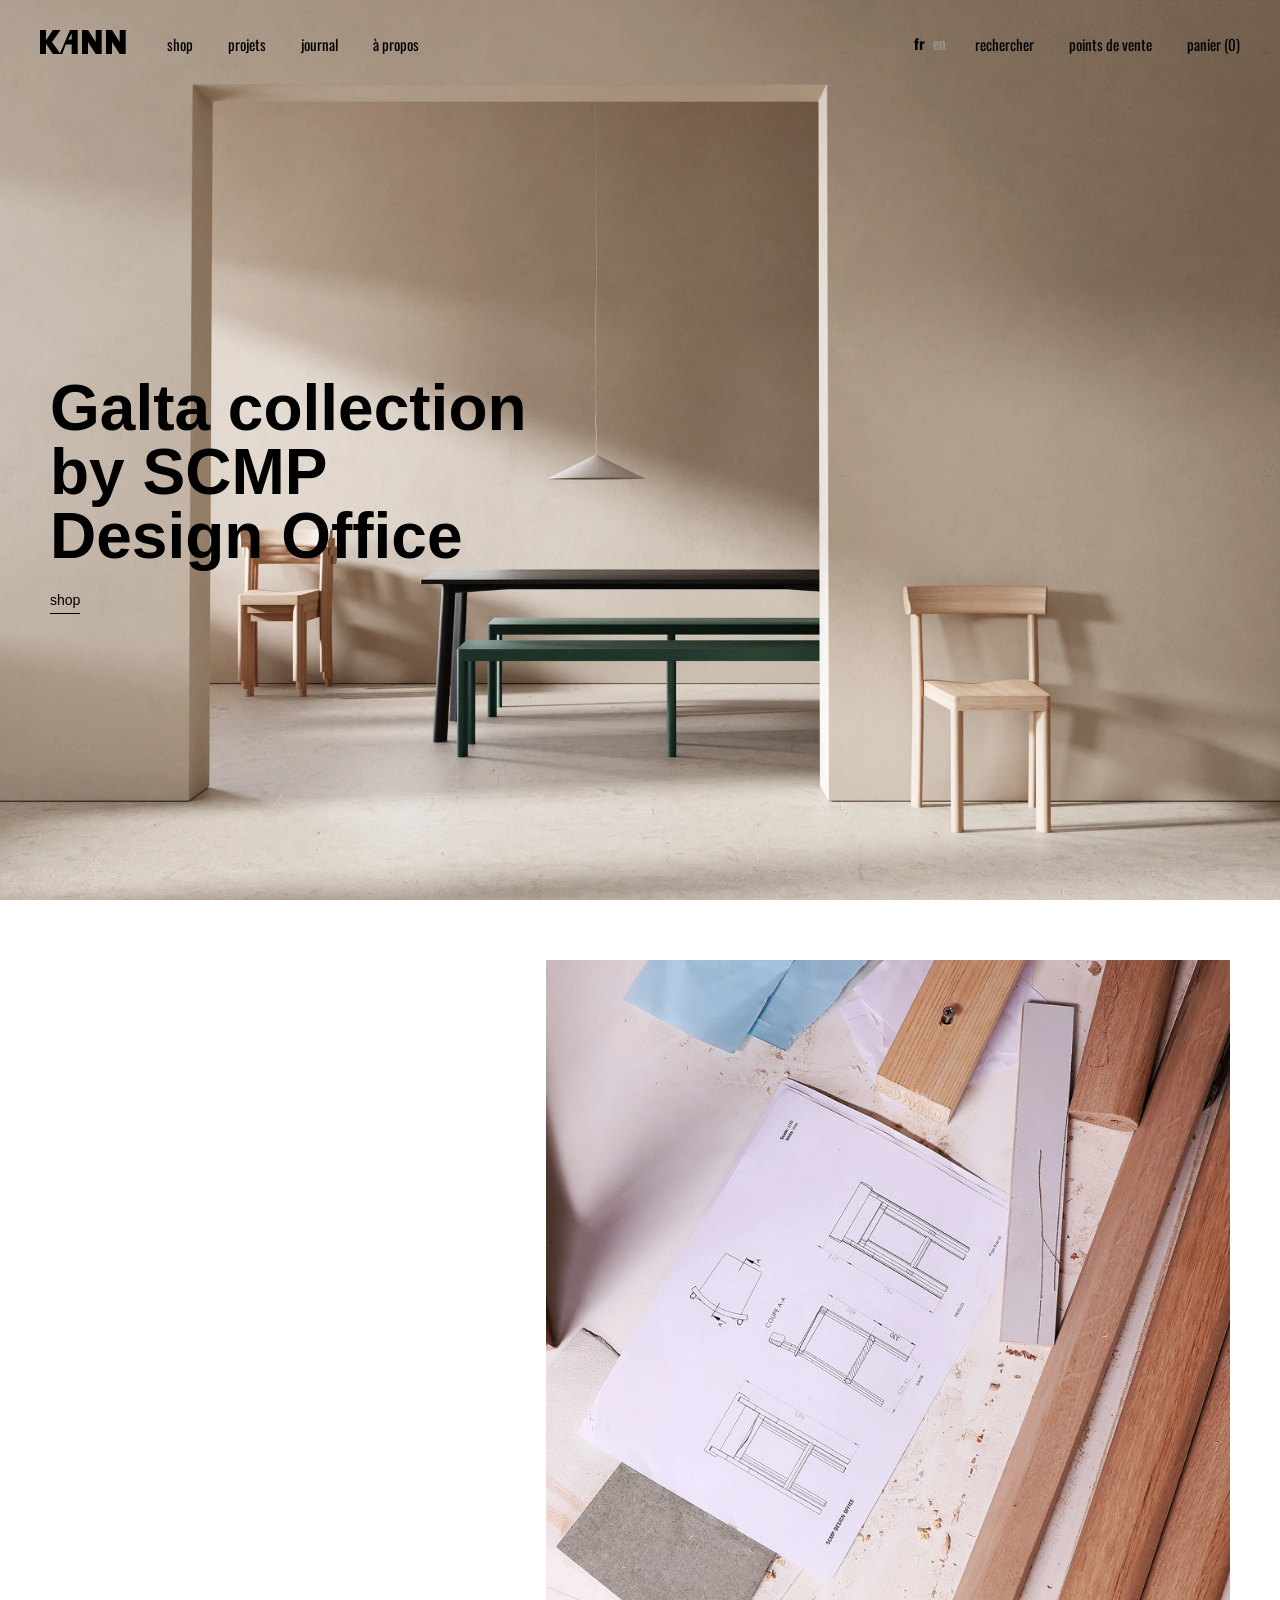
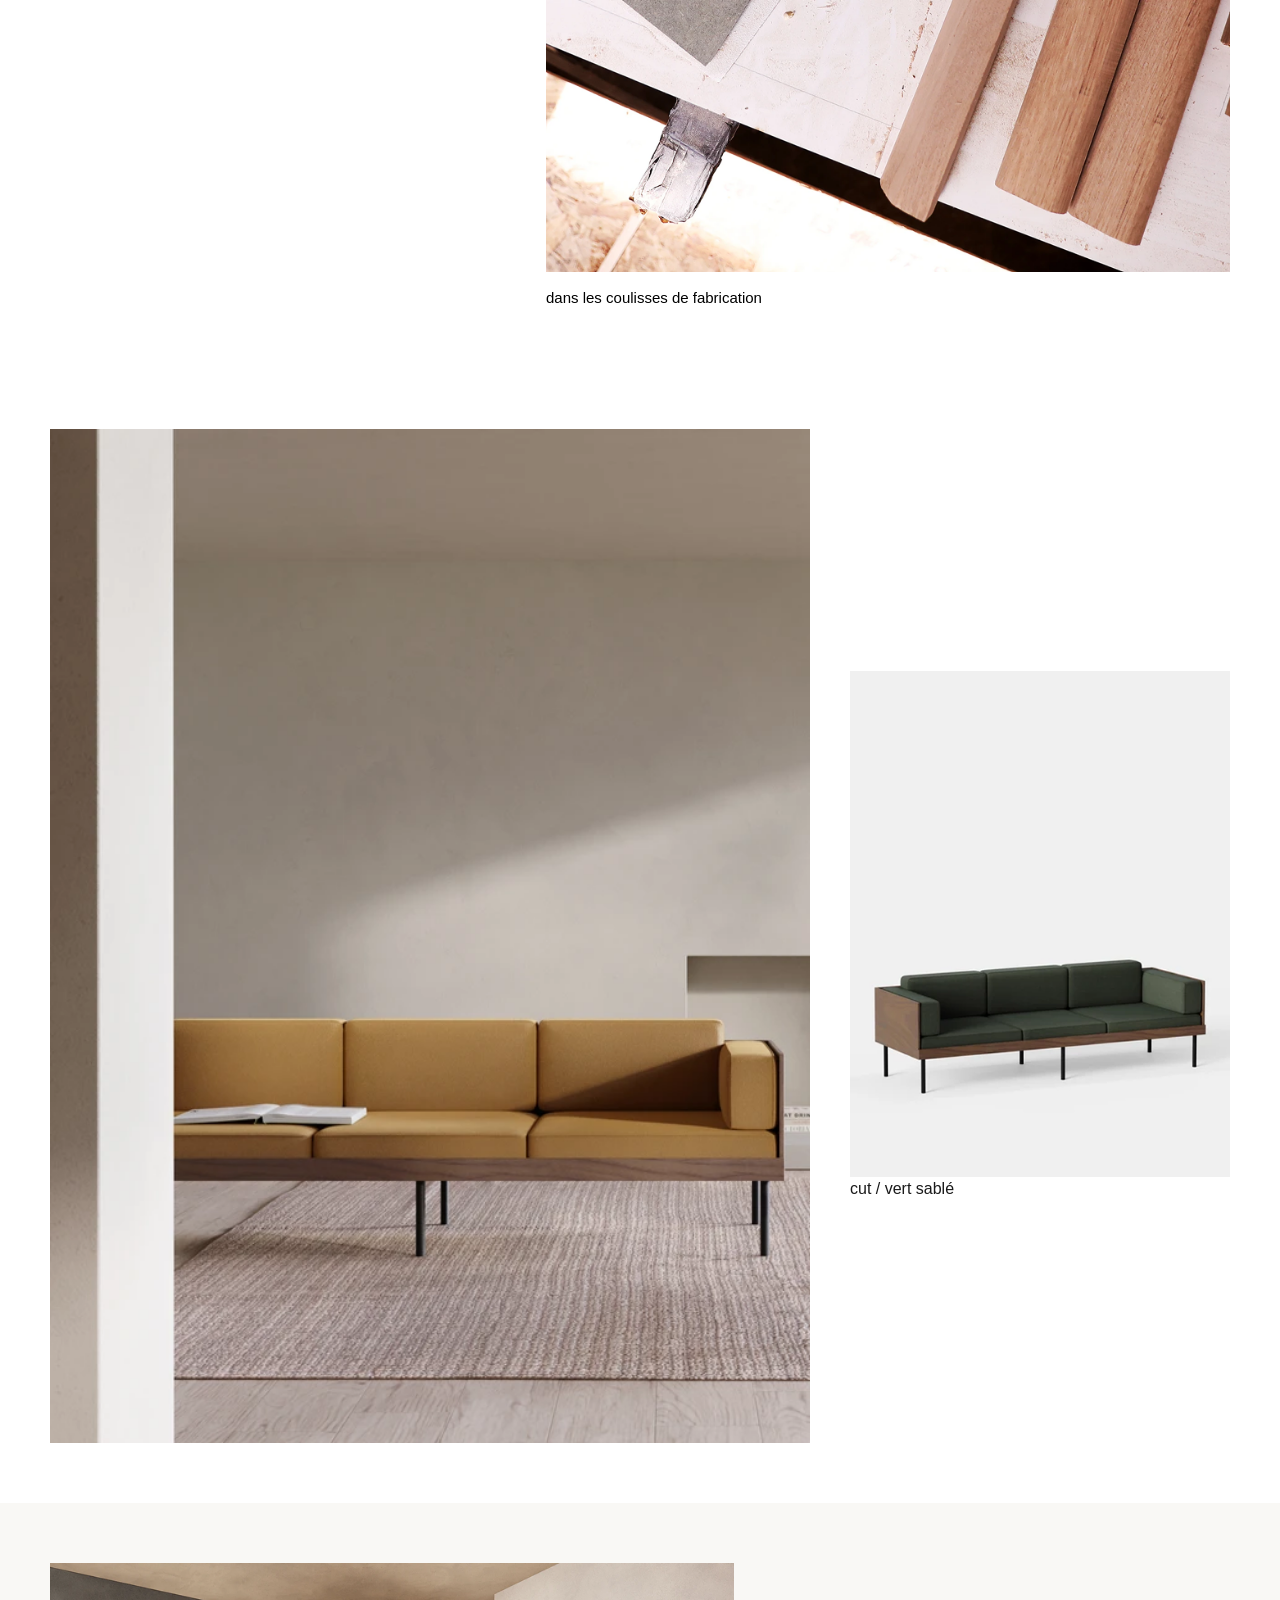
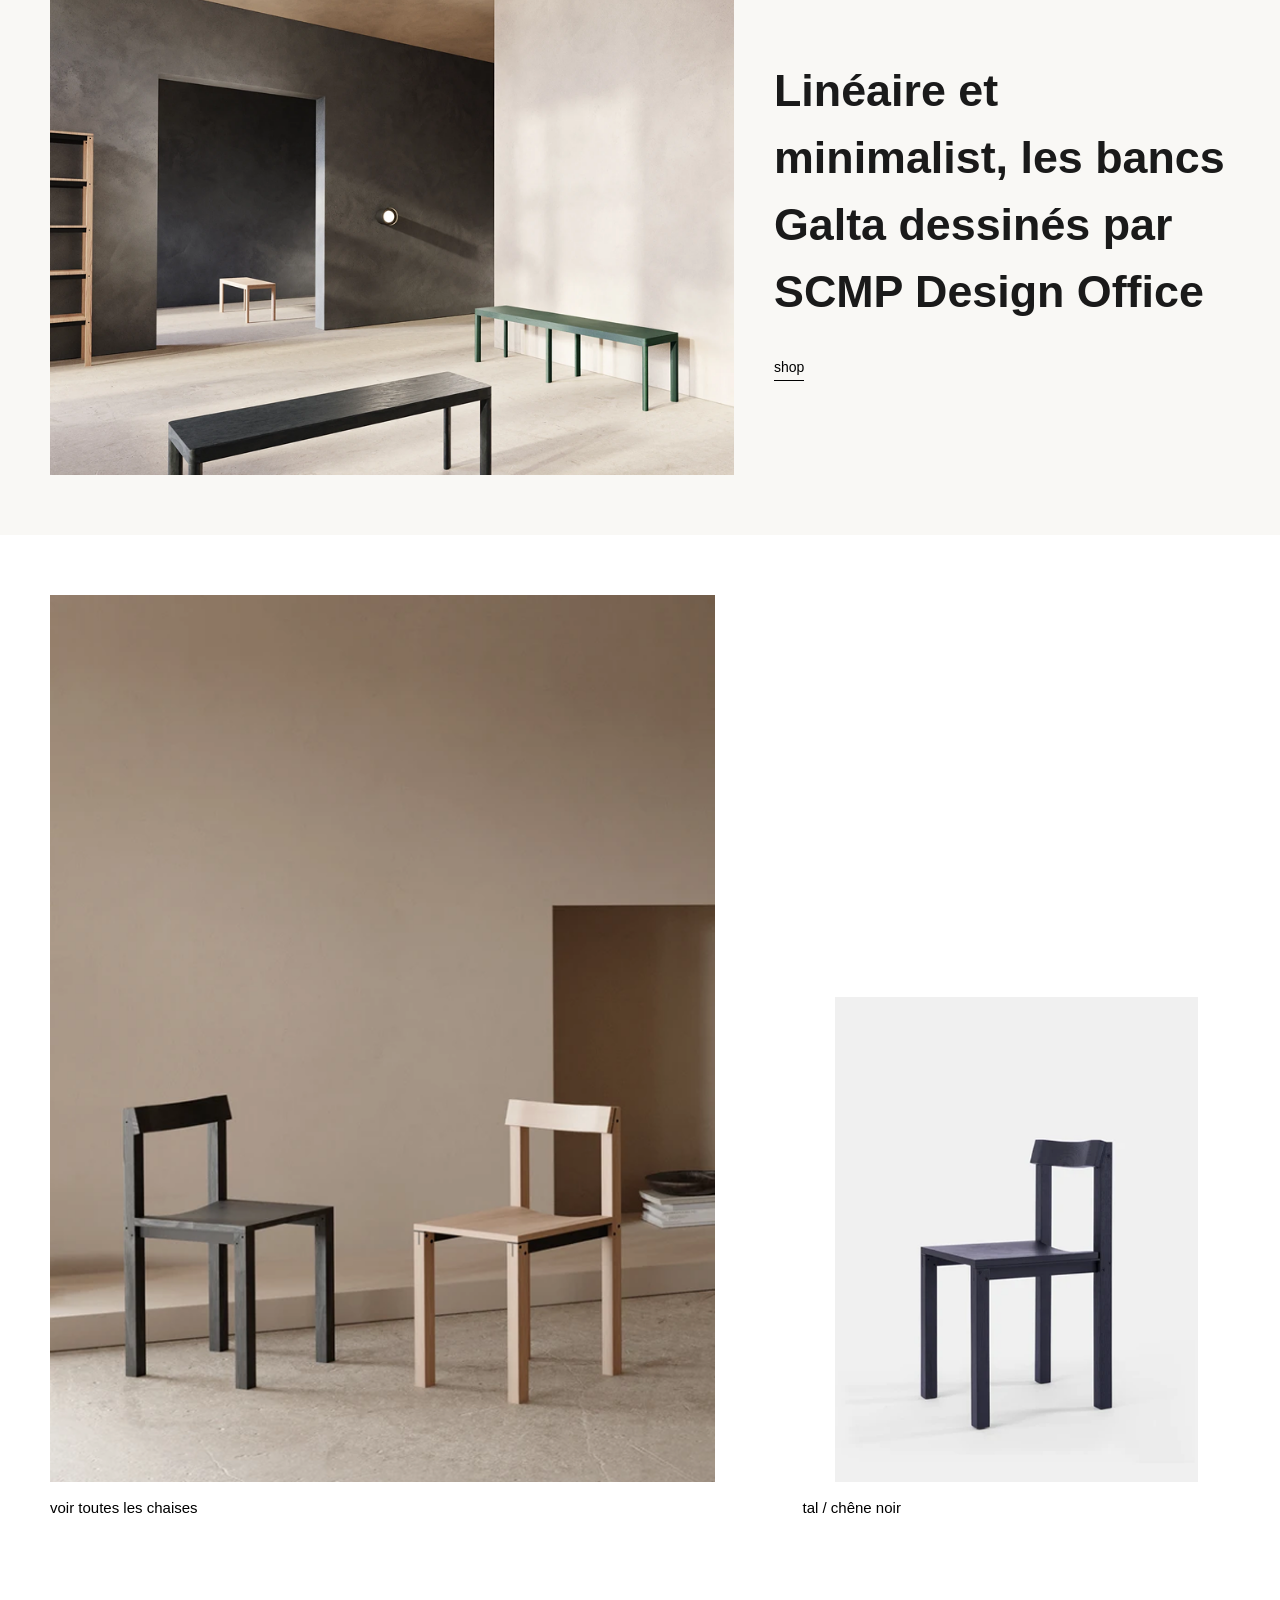
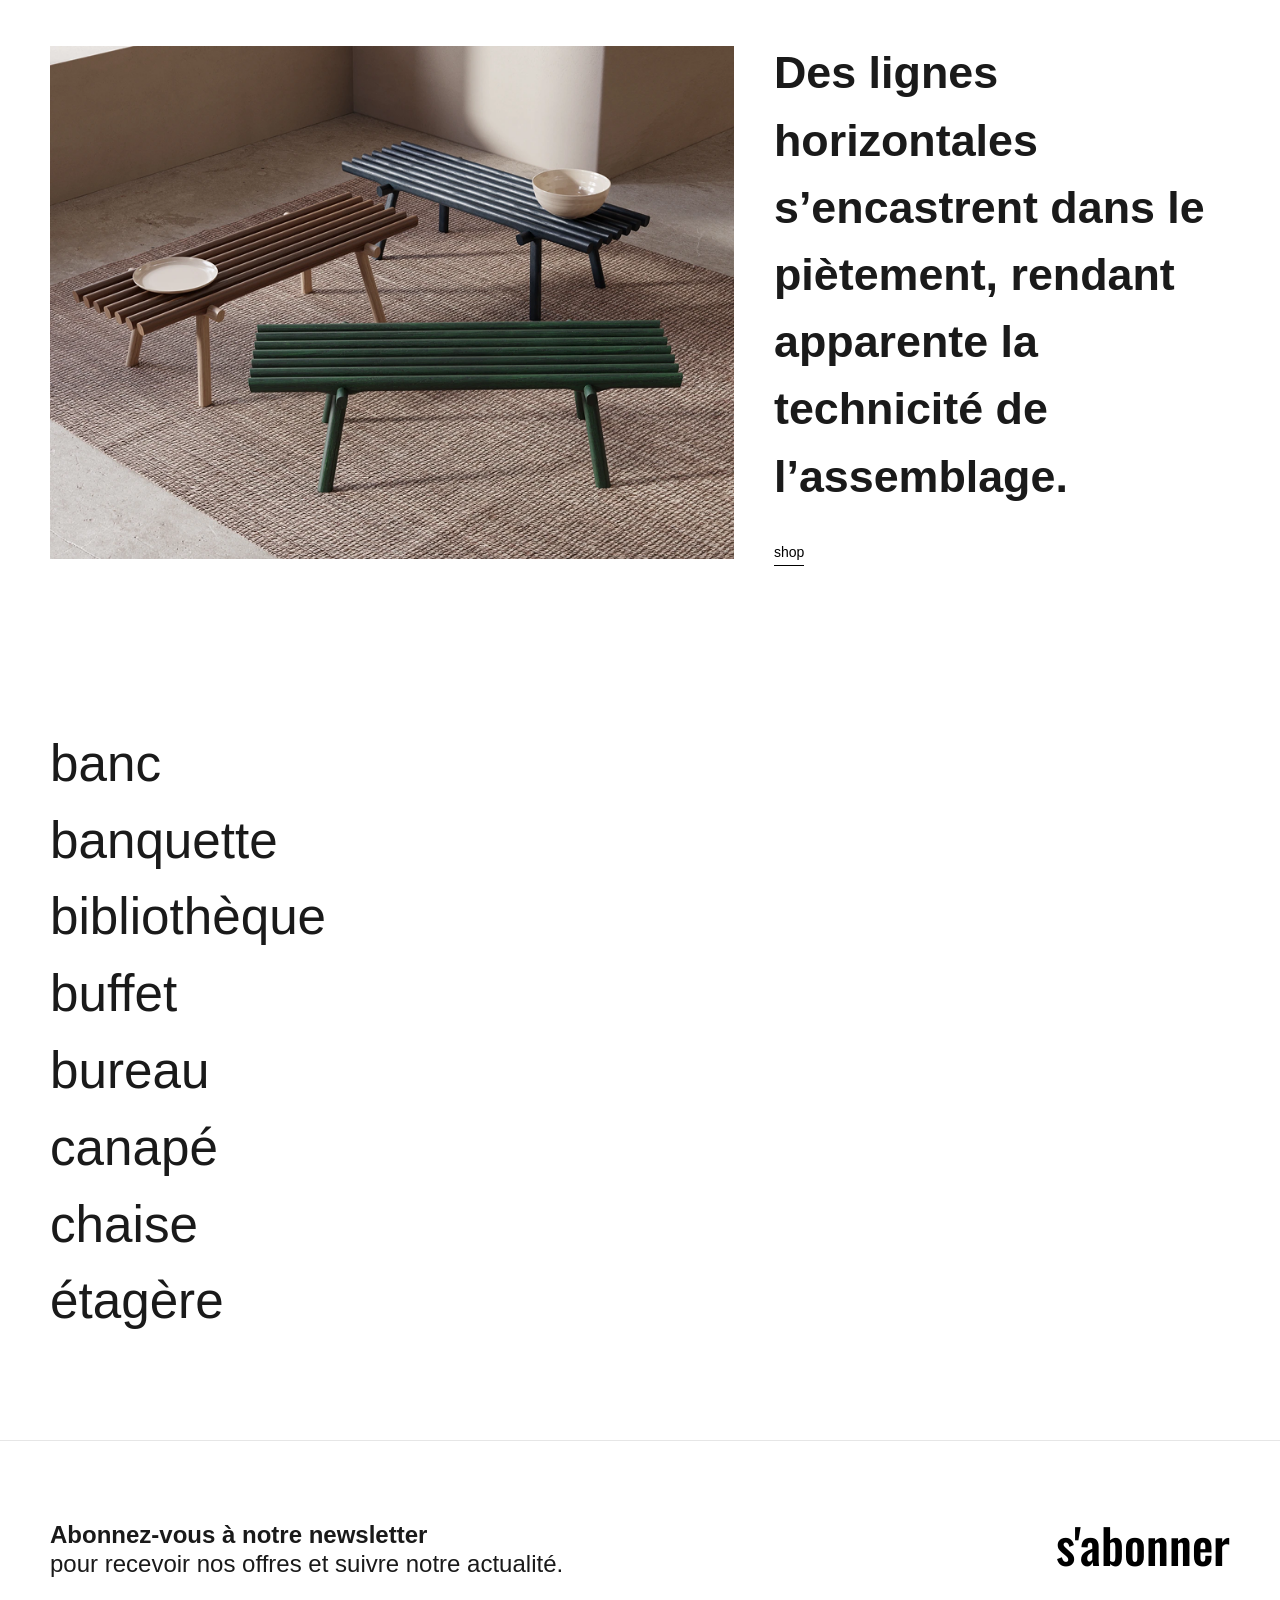
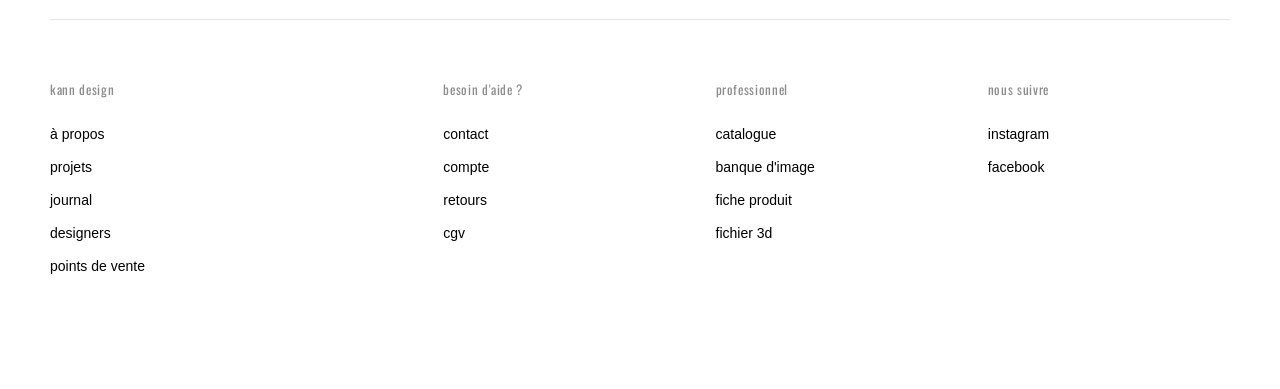
==== index.html @ 54c193cb "Upload Lab2 project files" ====
<!DOCTYPE html>
<html lang="uk">
<head>
    
    <meta charset="UTF-8">
    <meta name="viewport" content="width=device-width, initial-scale=1.0">
    <title>KANN Design Project</title>
    
    <link rel="preconnect" href="https://fonts.googleapis.com">
    <link rel="preconnect" href="https://fonts.gstatic.com" crossorigin>
    <link href="https://fonts.googleapis.com/css2?family=Oswald:wght@400;500&display=swap" rel="stylesheet">
    
   <link rel="stylesheet" href="style.css?v=2">
</head>
<body>

   <header class="header">
    <div class="header-left">
        <a href="#" class="logo">
            <svg viewBox="0 0 102 28" height="24" fill="currentColor" xmlns="http://www.w3.org/2000/svg">
                <polygon points="0,28 0,0 7,0 7,12 15,0 24,0 14,14 24,28 15,28 7,16 7,28" />
                <path d="M 23,28 L 35,0 H 44 V 28 H 37 V 17 H 30 L 26,28 Z M 37,11 V 4 L 33,11 Z" fill-rule="evenodd" />
                <polygon points="49,28 49,0 56,0 65,14 65,0 72,0 72,28 65,28 56,14 56,28" />
                <polygon points="77,28 77,0 84,0 93,14 93,0 100,0 100,28 93,28 84,14 84,28" />
            </svg>
        </a>
        <nav class="main-nav">
            <a href="#">shop</a>
            <a href="#">projets</a>
            <a href="#">journal</a>
            <a href="#">à propos</a>
        </nav>
    </div>
    
    <div class="header-right">
        <div class="lang-switch">
            <a href="#" class="active">fr</a>
            <a href="#">en</a>
        </div>
        <nav class="secondary-nav">
            <a href="#">rechercher</a>
            <a href="#">points de vente</a>
            <a href="#">panier (0)</a>
        </nav>
    </div>
<nav class="main-nav-mobile" style="display: none;">
        <a href="#">shop</a>
        <a href="#">projets</a>
        <a href="#">journal</a>
        <a href="#">à propos</a>
    </nav>
    <div class="burger-btn">
        <span></span>
        <span></span>
        <span></span>
    </div>
</header>

    <main>
        <section class="full-width-img">
            <img src="img/01-top-interior.png" alt="Interior top">
            <div class="hero-overlay">
                <h1>Galta collection<br>by SCMP<br>Design Office</h1>
                <a href="#" class="btn-shop">shop</a>
            </div>
        </section>

        <section class="split-section">
            <div class="empty-space"></div>
            <div class="image-box">
                <img src="img/02-blueprint.png" alt="Blueprint" class="hover-img">
                <p class="caption">dans les coulisses de fabrication</p>
            </div>
        </section>

        <section class="product-grid">
            <div class="product-item large">
                <img src="img/04-sofa-yellow.png" alt="Yellow Sofa" class="hover-img">
            </div>
            <div class="product-item small">
                <img src="img/05-sofa-green.png" alt="Green Sofa" class="hover-img">
                <p>cut / vert sablé</p>
            </div>
        </section>

        <section class="hero-text-section">
            <div class="image-box">
                <img src="img/06-benches-hall.png" alt="Benches" class="hover-img">
            </div>
            <div class="text-content">
                <h1>Linéaire et minimalist, les bancs Galta dessinés par SCMP Design Office</h1>
                <a href="#" class="btn-shop">shop</a>
            </div>
        </section>

        <section class="chairs-grid-section">
            <div class="image-box-chairs duo">
                <img src="img/07-chairs-duo.png" alt="Two Chairs" class="hover-img">
                <p class="caption">voir toutes les chaises</p>
            </div>
            <div class="image-box-chairs single">
                <img src="img/07-chair-black-single.png" alt="Black Chair Single" class="hover-img">
                <p class="caption">tal / chêne noir</p>
            </div>
        </section>

        <section class="slatted-section">
            <div class="image-box">
                <img src="img/08-slatted-benches.png" alt="Slatted Benches" class="hover-img">
            </div>
            <div class="text-content">
                <h2>Des lignes horizontales s’encastrent dans le piètement, rendant apparente la technicité de l’assemblage.</h2>
                <a href="#" class="btn-shop">shop</a>
            </div>
        </section>

        <section class="category-list">
            <nav>
                <ul>
                    <li><a href="#">banc</a></li>
                    <li><a href="#">banquette</a></li>
                    <li><a href="#">bibliothèque</a></li>
                    <li><a href="#">buffet</a></li>
                    <li><a href="#">bureau</a></li>
                    <li><a href="#">canapé</a></li>
                    <li><a href="#">chaise</a></li>
                    <li><a href="#">étagère</a></li>
                </ul>
            </nav>
        </section>
    </main>

    <footer class="kann-footer">
  <div class="footer-top">
    <div class="newsletter-content">
      <p class="newsletter-title">Abonnez-vous à notre newsletter</p>
      <p class="newsletter-subtitle">pour recevoir nos offres et suivre notre actualité.</p>
    </div>
    <a href="#" class="subscribe-btn">s'abonner</a>
  </div>
  
  <hr class="footer-divider">
  
  <div class="footer-grid-container">
    <div class="footer-col"> <h4>kann design</h4> <a href="#">à propos</a>
      <a href="#">projets</a>
      <a href="#">journal</a>
      <a href="#">designers</a>
      <a href="#">points de vente</a>
    </div>
    
    <div class="footer-col">
      <h4>besoin d'aide ?</h4>
      <a href="#">contact</a>
      <a href="#">compte</a>
      <a href="#">retours</a>
      <a href="#">cgv</a>
    </div>
    
    <div class="footer-col">
      <h4>professionnel</h4>
      <a href="#">catalogue</a>
      <a href="#">banque d'image</a>
      <a href="#">fiche produit</a>
      <a href="#">fichier 3d</a>
    </div>
    
    <div class="footer-col">
      <h4>nous suivre</h4>
      <a href="#">instagram</a>
      <a href="#">facebook</a>
    </div>
  </div>
</footer>
<script src="script.js"></script>
</body>
</html>
---- style.css ----
/* 1. Базові налаштування */
* {
    margin: 0;
    padding: 0;
    box-sizing: border-box;
}

body {
    font-family: 'Inter', 'Helvetica', 'Arial', sans-serif;
    color: #1a1a1a;
    background-color: #fff;
    line-height: 1.5;
    overflow-x: hidden;
}

/* 2. Навігаційна панель (Header) */
.header {
    position: absolute; 
    top: 0;
    left: 0;
    width: 100%;
    z-index: 1000;
    padding: 30px 40px;
    display: flex;
    justify-content: space-between;
    align-items: center;
    background-color: transparent; 
    transition: all 0.3s ease;
}

.header-left, .header-right {
    display: flex;
    align-items: center;
    gap: 25px;
}

.main-nav, .secondary-nav {
    display: flex;
    gap: 35px; 
}

/* Логотип */
.logo {
    font-size: 24px;
    font-weight: 900;
    text-decoration: none;
    color: #000;
    margin-right: 15px;
    letter-spacing: -1px;
    transition: opacity 0.3s ease;
}

/* Стилі для посилань у хедері */
.header a {
    font-family: 'Oswald', sans-serif; 
    text-decoration: none;
    color: #000;
    font-size: 15px; 
    font-weight: 400;
    text-transform: lowercase;
    transition: opacity 0.3s ease, transform 0.2s ease;
}

.header a:hover {
    opacity: 0.5;
    transform: translateY(-1px);
}

/* Перемикач мов */
.lang-switch a {
    margin-right: 4px;
    color: #999;
}

.lang-switch a.active {
    color: #000;
    font-weight: bold;
}

/* 3. Основний контент (Main) */
main {
    margin-top: 0; 
}

section {
    padding: 60px 50px;
    display: grid;
    gap: 40px;
    align-items: center;
    background-color: #fff;
}

img {
    width: 100%;
    height: auto;
    display: block;
    transition: transform 0.6s cubic-bezier(0.25, 1, 0.5, 1);
}

.hover-img:hover {
    transform: scale(1.02);
    cursor: pointer;
}

h1, h2 {
    font-size: 2.8rem;
    font-weight: 600;
    margin-bottom: 30px;
}

.caption {
    font-size: 15px; 
    margin-top: 15px;
    text-transform: lowercase;
    color: #000; 
}

/* 4. Специфічні блоки (Layout) */
.full-width-img {
    display: block;
    padding: 0;
    position: relative;
    height: 100vh; 
    width: 100%;
}

.full-width-img img {
    height: 100%;
    width: 100%;
    object-fit: cover;
}

.hero-overlay {
    position: absolute;
    top: 55%;
    left: 50px;
    transform: translateY(-50%);
    max-width: 500px;
    z-index: 10;
}

.hero-overlay h1 {
    font-size: 4rem;
    line-height: 1;
    font-weight: 600;
    color: #000;
    margin-bottom: 20px;
}

.split-section { grid-template-columns: 1fr 1.5fr; }
.product-grid { grid-template-columns: 2fr 1fr; }
.hero-text-section { grid-template-columns: 1.5fr 1fr; background-color: #f9f8f5; }

.chairs-grid-section {
    display: grid;
    grid-template-columns: 1.4fr 1fr;
    gap: 40px;
    align-items: end;
}

.image-box-chairs.single { padding-left: 10%; }
.image-box-chairs.single img { max-width: 85%; margin: 0 auto; }

.slatted-section {
    grid-template-columns: 1.5fr 1fr; 
    align-items: center; 
}

/* 5. Кнопки (Shop) */
.btn-shop {
    display: inline-block;
    text-decoration: none;
    color: #000;
    font-size: 14px;
    border-bottom: 1.5px solid #000;
    padding-bottom: 2px;
    transition: all 0.3s ease;
}

.btn-shop:hover {
    color: #999;
    border-color: #999;
    padding-left: 8px;
}

/* 6. Список категорій */
.category-list { display: block; padding: 100px 50px; }
.category-list ul { list-style: none; }
.category-list li a { font-size: 3.2rem; text-decoration: none; color: #1a1a1a; display: block; transition: all 0.4s ease; }
.category-list ul:hover li a { color: #ddd; }
.category-list li a:hover { color: #000 !important; padding-left: 30px; }

/* 7. Новий Футер KANN */
.kann-footer { padding: 80px 50px 100px 50px; border-top: 1px solid #e6e6e6; background-color: #fff; }
.footer-top { display: flex; justify-content: space-between; align-items: flex-start; margin-bottom: 40px; }
.newsletter-content { display: flex; flex-direction: column; }
.newsletter-title { margin: 0; font-weight: 600; font-size: 24px; line-height: 1.2; }
.newsletter-subtitle { margin: 0; font-weight: 400; font-size: 24px; line-height: 1.2; }

.kann-footer .subscribe-btn {
    font-family: 'Oswald', sans-serif; font-size: 48px; font-weight: 500; text-decoration: none;
    color: #000; border: none; text-transform: lowercase; margin-left: 50px; line-height: 1; transition: opacity 0.3s ease;
}
.kann-footer .subscribe-btn:hover { opacity: 0.5; }

.footer-divider { border: 0; border-top: 1px solid #e6e6e6; margin: 0; margin-bottom: 60px; }
.footer-grid-container { display: grid; grid-template-columns: 1.5fr repeat(3, 1fr); gap: 30px; }

.footer-col h4 {
    margin-top: 0; margin-bottom: 25px; font-family: 'Oswald', sans-serif;
    font-size: 13px; font-weight: 400; color: #8c8c8c; text-transform: lowercase; letter-spacing: 0.05em;
}

.footer-col a {
    display: block; width: fit-content; text-decoration: none; color: #000; font-size: 14px;
    font-weight: 400; margin-bottom: 12px; text-transform: lowercase; position: relative; 
}
.footer-col a::after {
    content: ''; position: absolute; width: 0; height: 1px; bottom: -2px; left: 0;
    background-color: #000; transition: width 0.3s ease;
}
.footer-col a:hover::after { width: 100%; }
.first-col { padding-top: 36px; }

/* 8. Мобільна адаптація */
.burger-btn { display: none; flex-direction: column; gap: 6px; cursor: pointer; z-index: 2000; }
.burger-btn span { width: 25px; height: 2px; background-color: #000; transition: all 0.3s ease; }

@media (max-width: 900px) {
    .header { padding: 20px 30px; transition: height 0.3s ease; }
    .burger-btn { display: flex; }
    .main-nav, .secondary-nav, .lang-switch { display: none; }
    
    .header.open {
        position: fixed; top: 0; left: 0; width: 100%; height: 100vh;
        background-color: #fff; padding: 20px 30px; 
        display: grid; grid-template-rows: auto 1fr auto; z-index: 1500;
    }

    .header.open .header-left { display: flex; justify-content: flex-start; width: 100%; align-items: center; }
    .header.open .header-left .main-nav { display: none; }
    .header.open .burger-btn { position: absolute; top: 25px; right: 30px; }

    /* ЖОРСТКЕ ЦЕНТРУВАННЯ ГОЛОВНОГО МЕНЮ */
    .header.open .main-nav-mobile {
        display: flex !important; 
        grid-row: 2; 
        flex-direction: column;
        justify-content: center;
        align-items: center !important; 
        width: 100%; /* Займає всю ширину екрану */
        gap: 25px;
    }

    .header.open .main-nav-mobile a {
        font-family: 'Oswald', sans-serif; font-size: 36px; color: #000;
        text-transform: lowercase; text-decoration: none; letter-spacing: 0.05em;
        text-align: center; /* Текст рівно по центру */
        width: 100%; 
    }

    /* ЖОРСТКЕ ЦЕНТРУВАННЯ ДРУГОРЯДНОГО МЕНЮ */
    .header.open .header-right {
        display: flex;
        flex-direction: column;
        align-items: center !important;
        justify-content: center;
        width: 100%; /* Займає всю ширину екрану */
        gap: 20px;
        grid-row: 3; 
        margin-bottom: 40px; 
    }

    .header.open .lang-switch { display: flex; gap: 15px; justify-content: center; width: 100%; }
    .header.open .secondary-nav { display: flex; flex-direction: column; align-items: center; gap: 15px; width: 100%; }

    .header.open .secondary-nav a,
    .header.open .lang-switch a {
        font-family: 'Inter', sans-serif; font-size: 16px; color: #8c8c8c; 
        text-decoration: none; text-align: center;
    }

    .header.open .burger-btn span:nth-child(1) { transform: translateY(8px) rotate(45deg); }
    .header.open .burger-btn span:nth-child(2) { opacity: 0; }
    .header.open .burger-btn span:nth-child(3) { transform: translateY(-8px) rotate(-45deg); }

    section, .product-grid, .hero-text-section, .chairs-grid-section, .footer-grid-container {
        grid-template-columns: 1fr !important;
    }
    h1, h2 { font-size: 2rem; }
    .category-list li a { font-size: 2rem; }
    .footer-top { flex-direction: column; gap: 20px; }
    .kann-footer .subscribe-btn { margin-left: 0; font-size: 32px; }
    .first-col { padding-top: 0; }
}
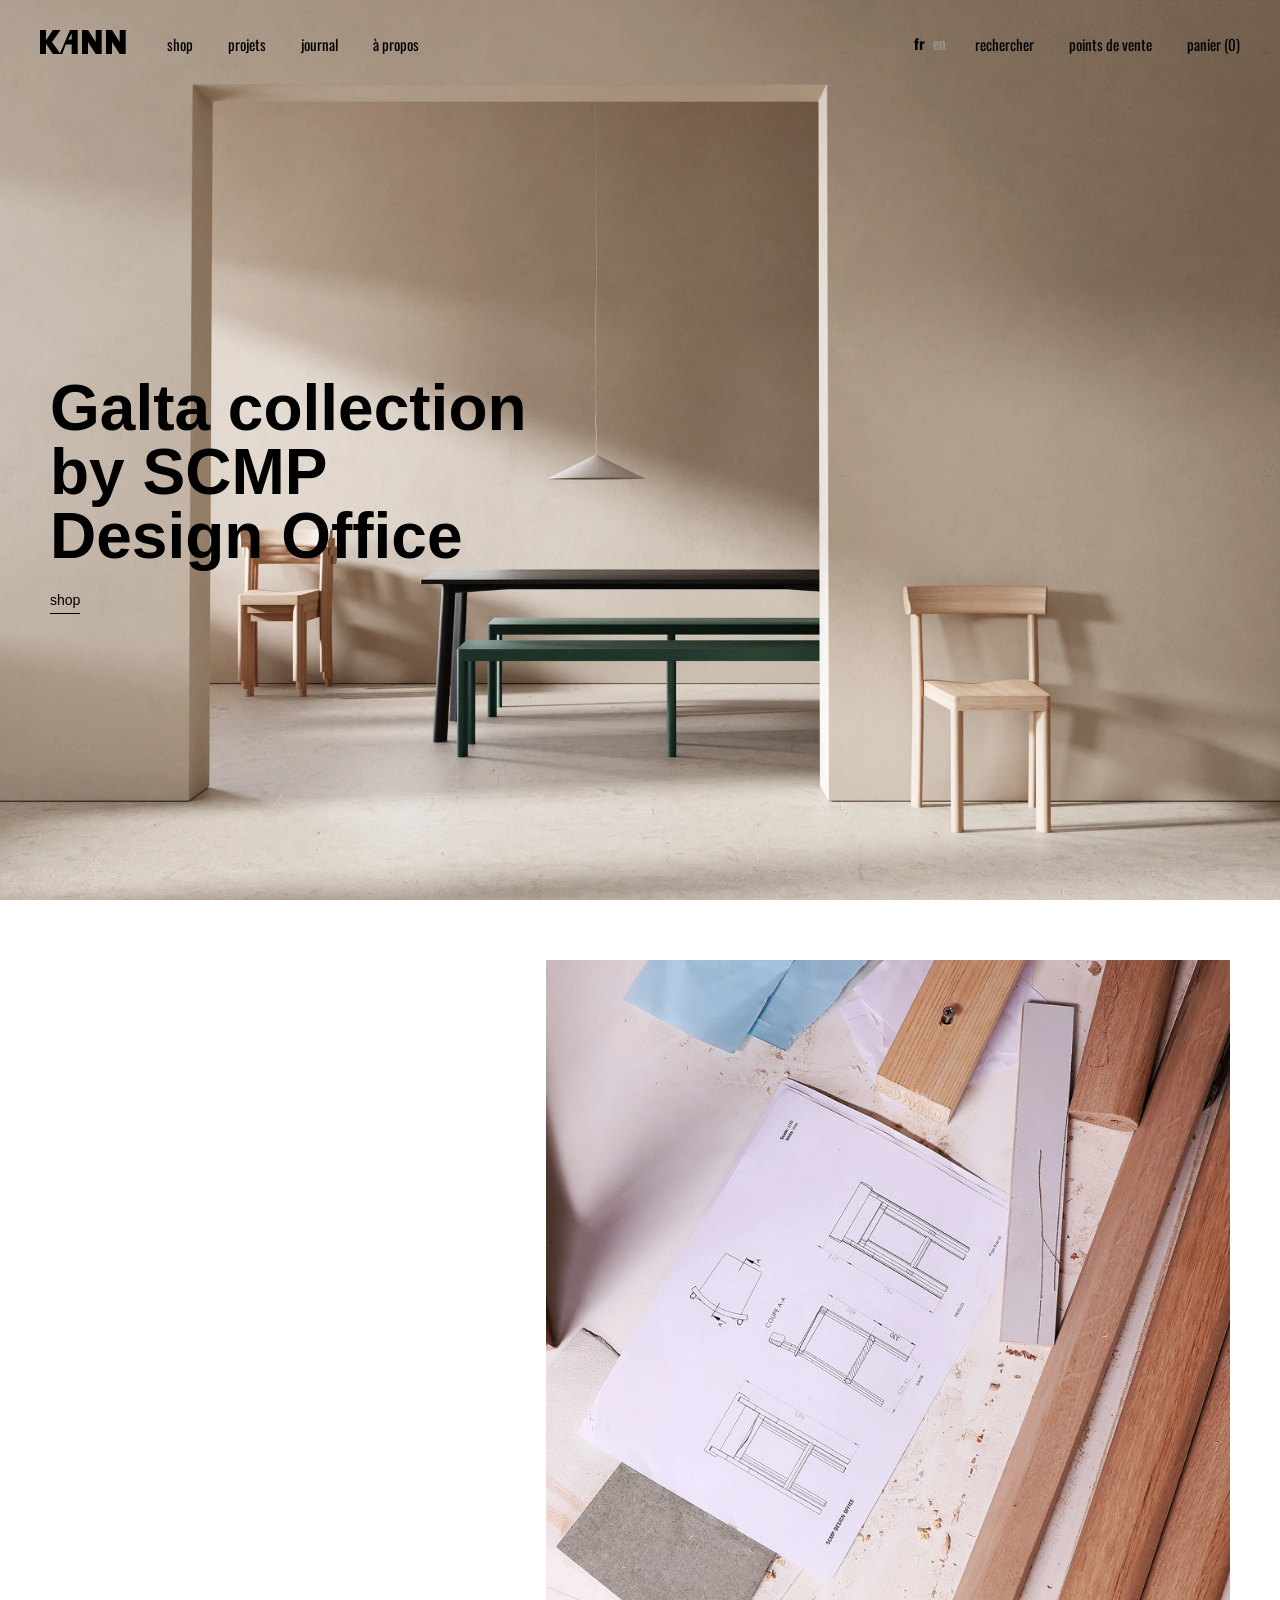
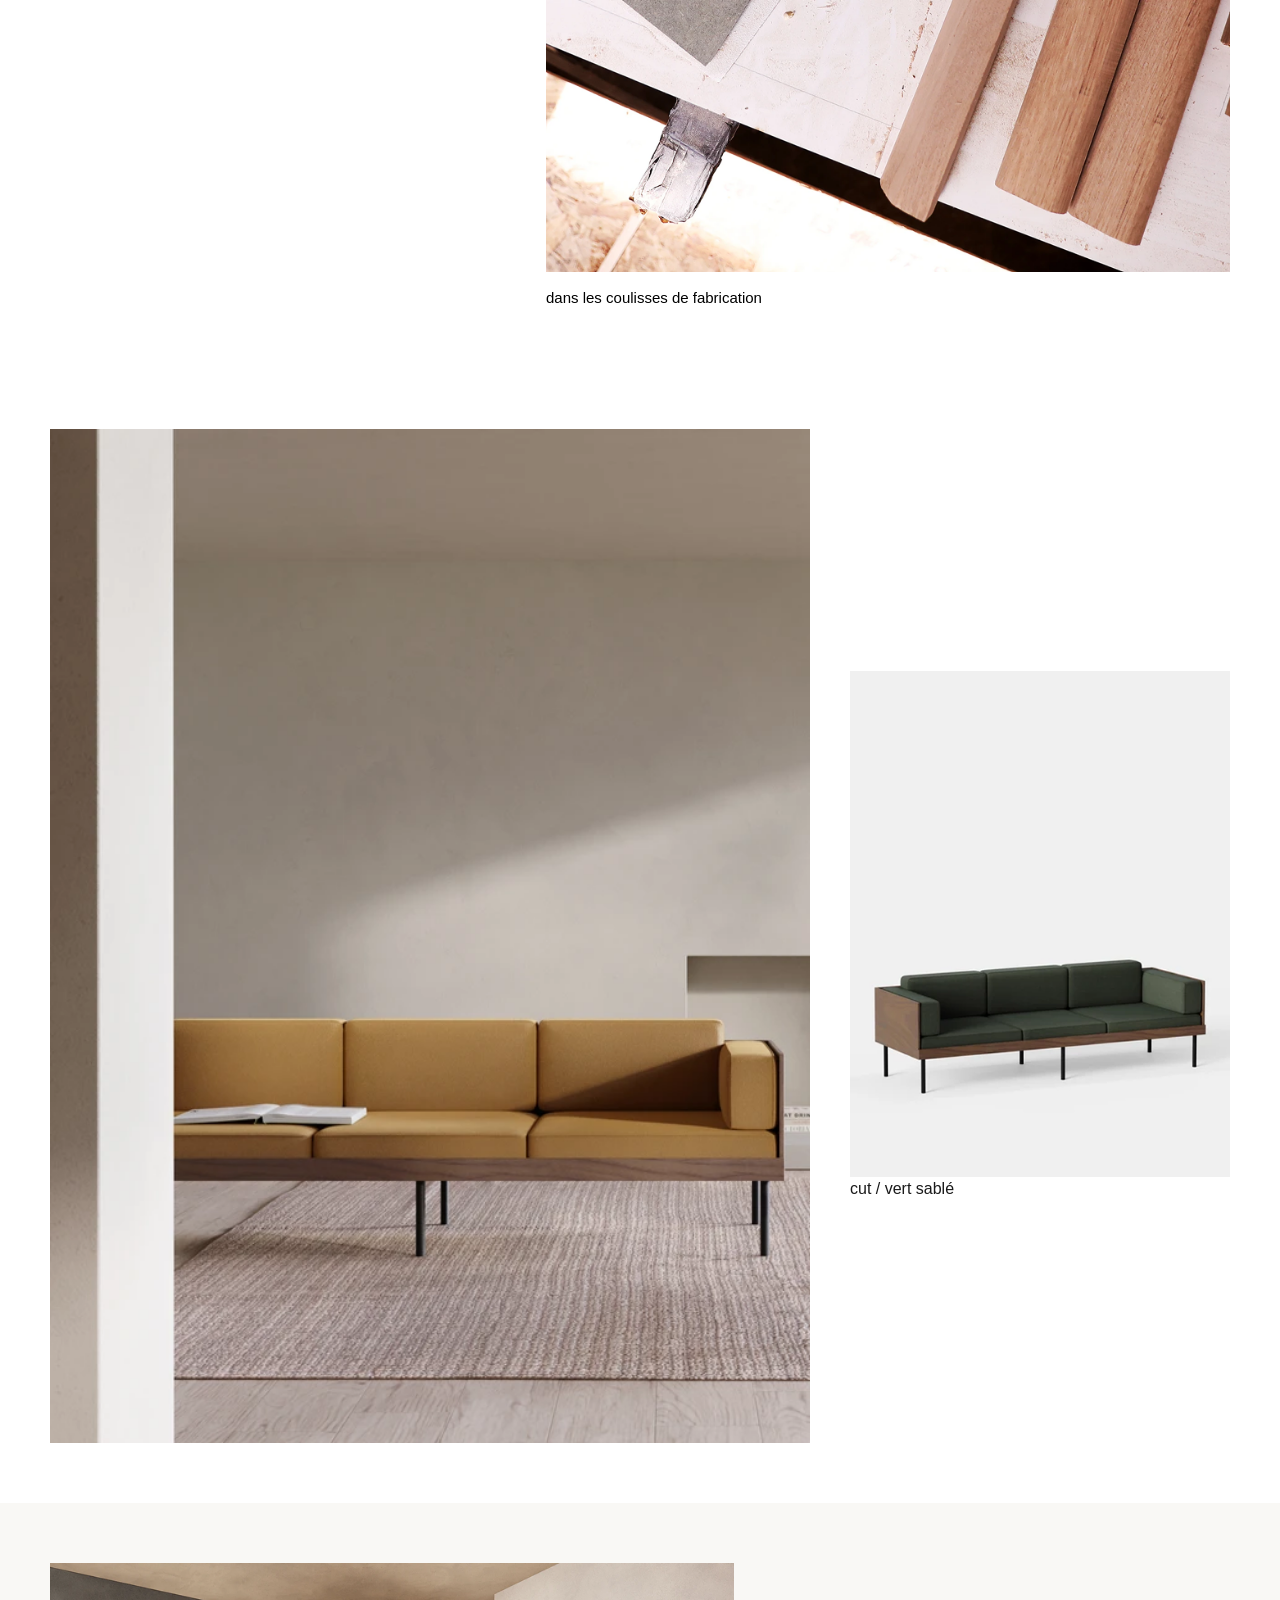
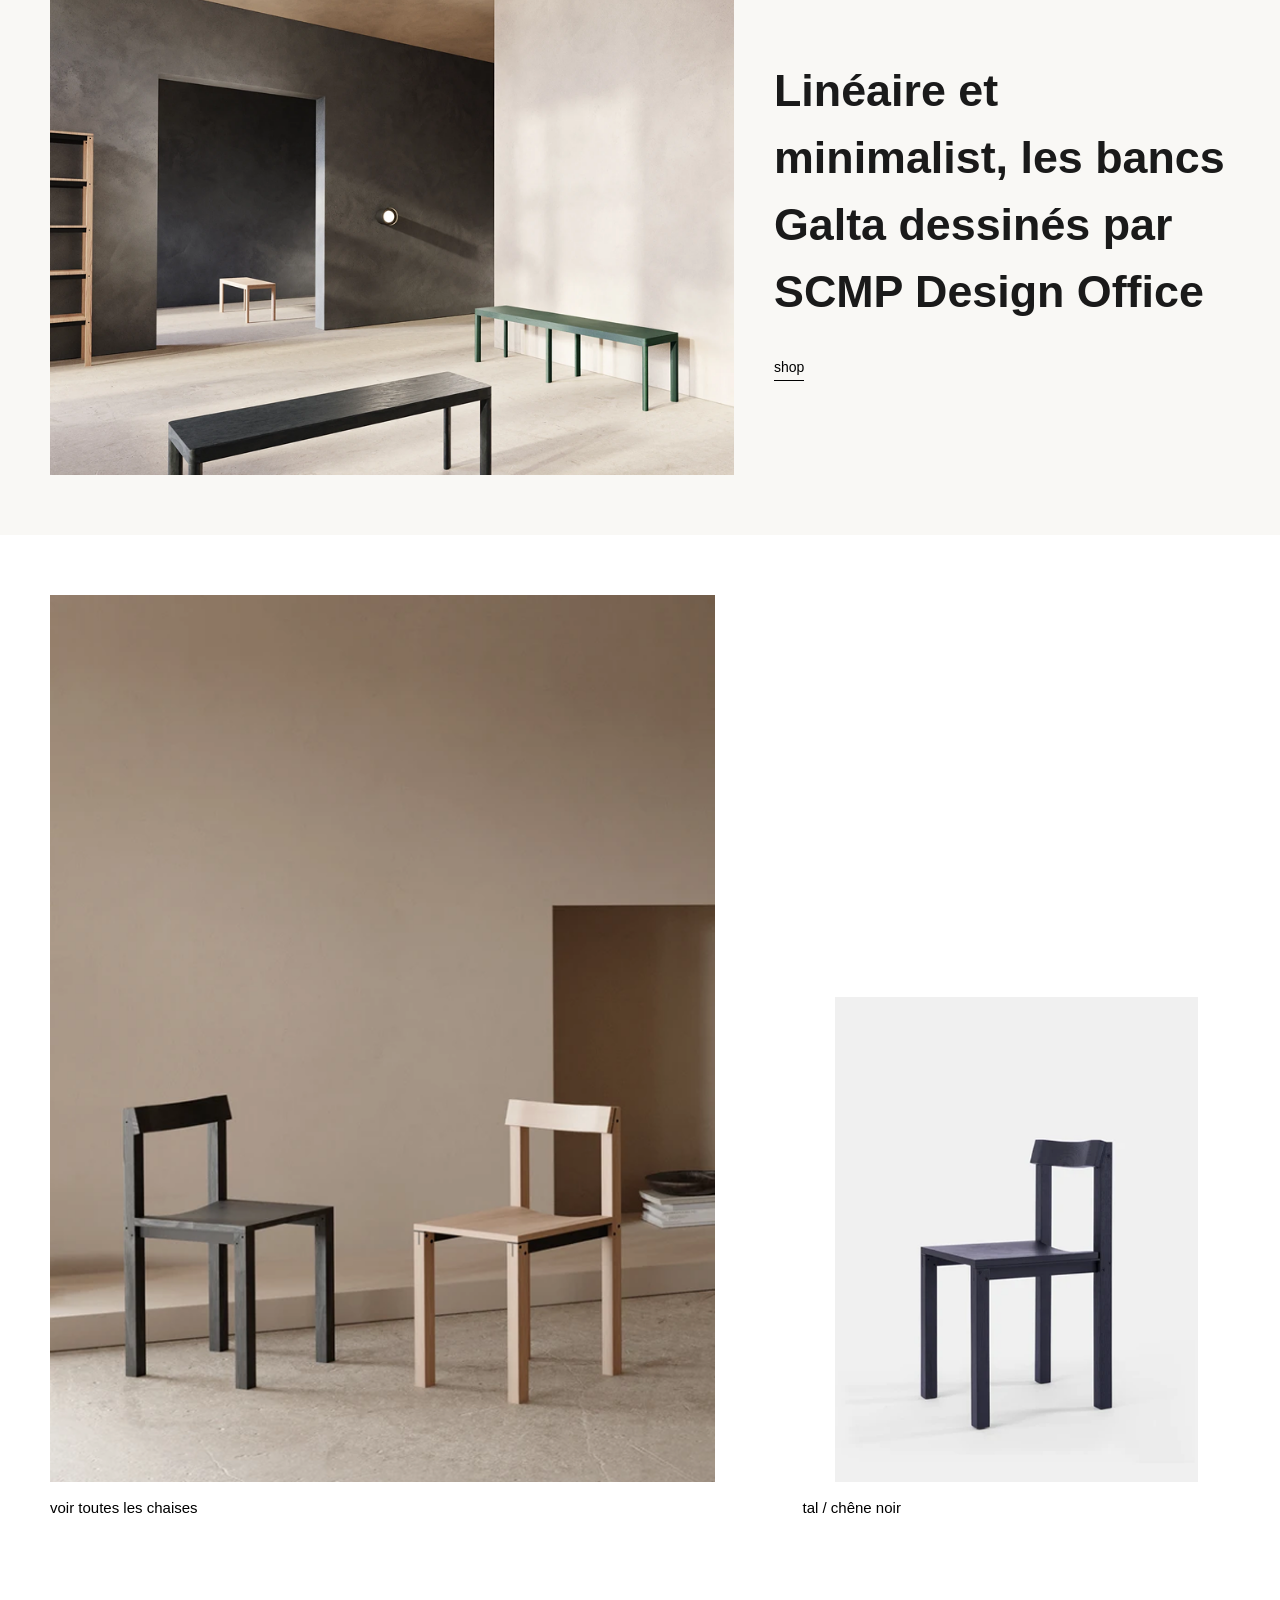
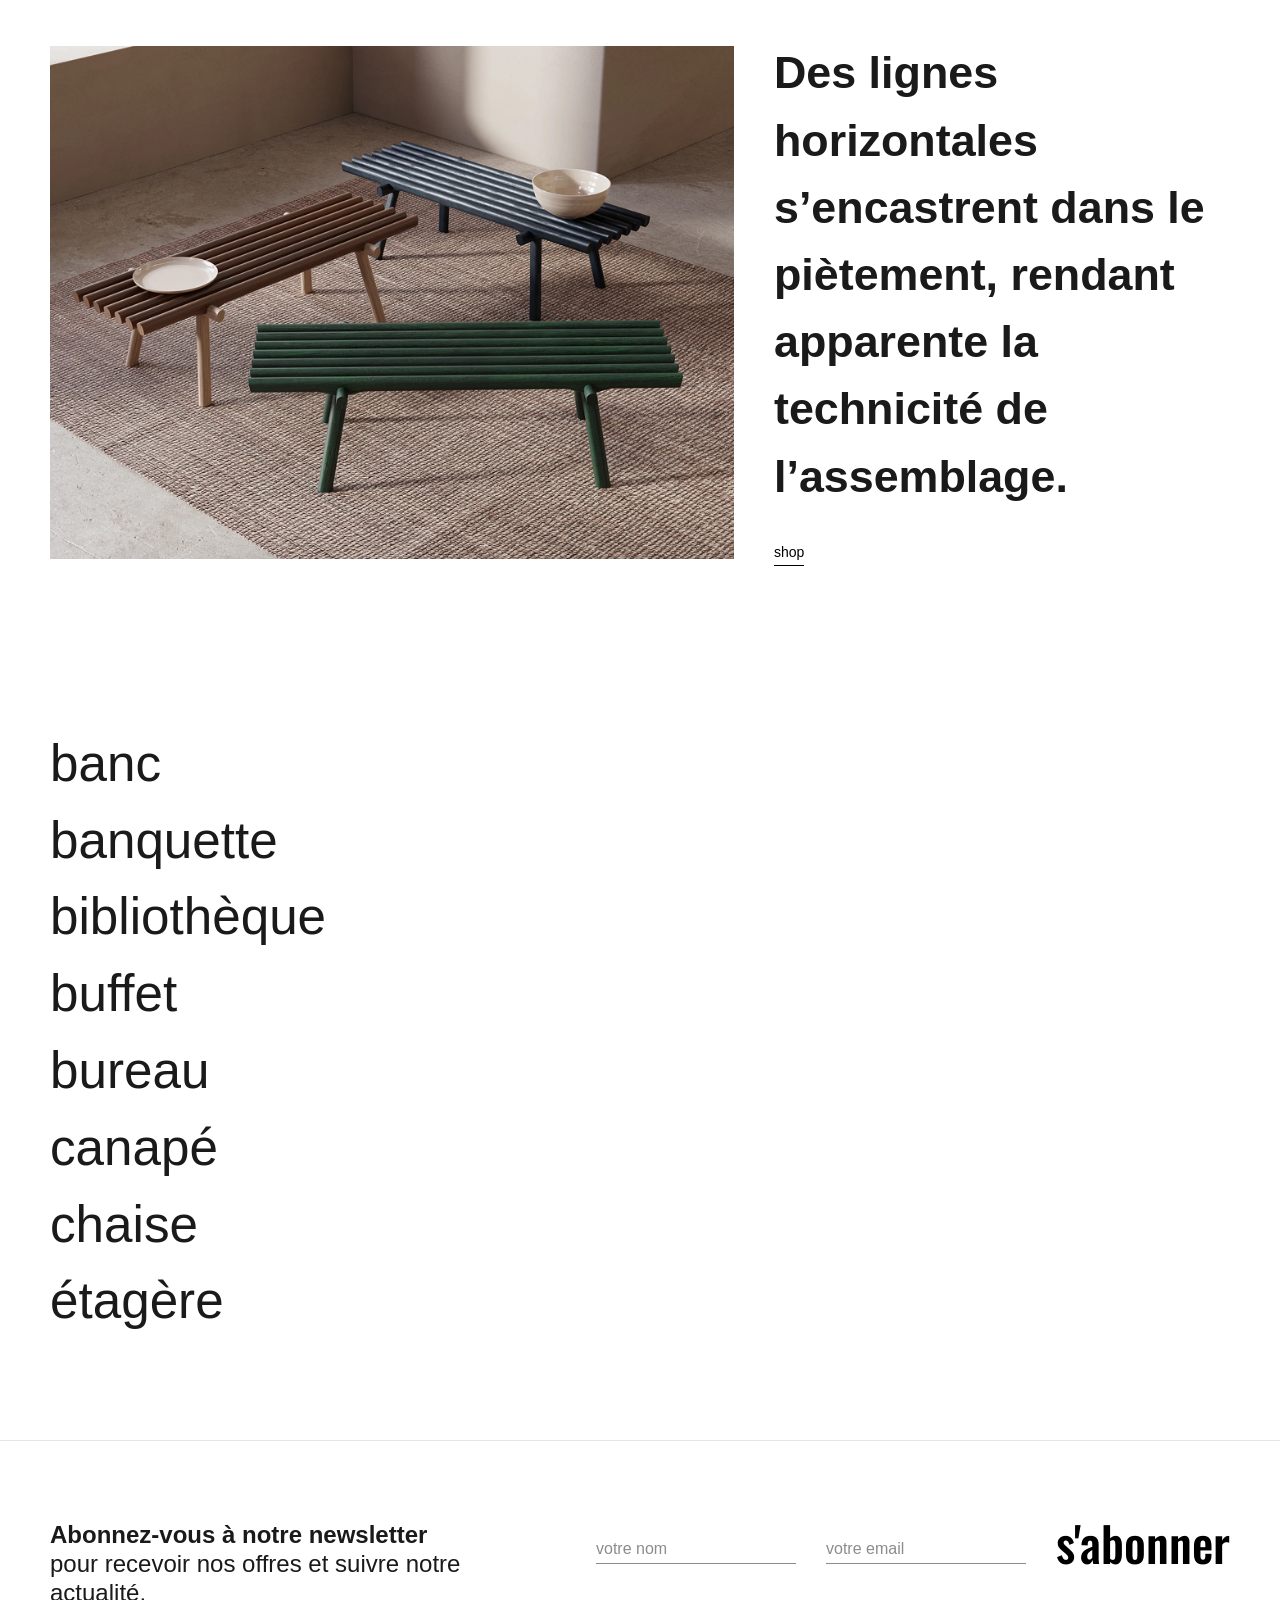
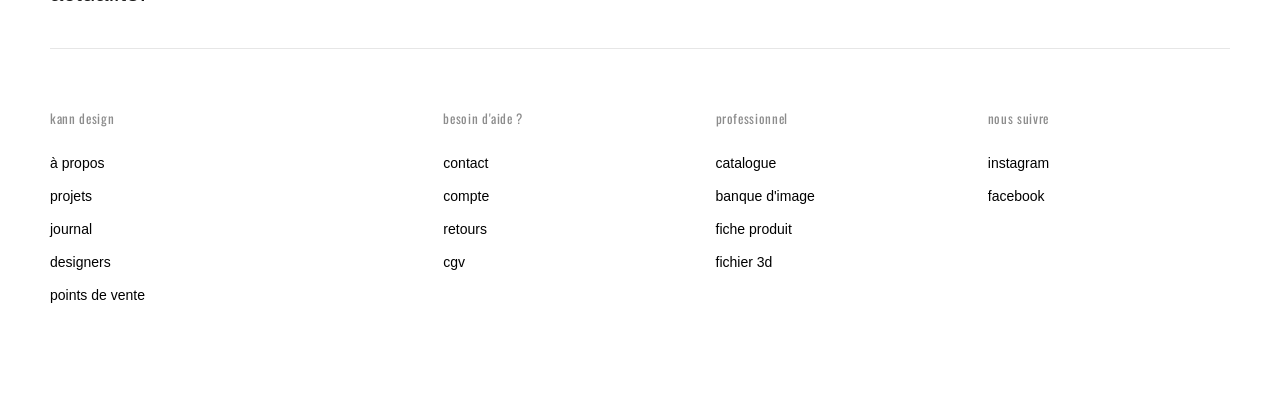
==== commit ea159a28: "fixed remote and upload lab 6" ====
--- a/index.html
+++ b/index.html
@@ -131,13 +131,22 @@
     </main>
 
     <footer class="kann-footer">
-  <div class="footer-top">
+ <div class="footer-top">
     <div class="newsletter-content">
-      <p class="newsletter-title">Abonnez-vous à notre newsletter</p>
-      <p class="newsletter-subtitle">pour recevoir nos offres et suivre notre actualité.</p>
+        <p class="newsletter-title">Abonnez-vous à notre newsletter</p>
+        <p class="newsletter-subtitle">pour recevoir nos offres et suivre notre actualité.</p>
     </div>
-    <a href="#" class="subscribe-btn">s'abonner</a>
-  </div>
+    
+    <form id="subscribe-form" class="subscribe-form">
+        <div class="input-group">
+            <input type="text" id="userName" placeholder="votre nom" autocomplete="off">
+        </div>
+        <div class="input-group">
+            <input type="text" id="userEmail" placeholder="votre email" autocomplete="off">
+        </div>
+        <button type="submit" class="subscribe-btn">s'abonner</button>
+    </form>
+</div>
   
   <hr class="footer-divider">
   
--- a/style.css
+++ b/style.css
@@ -197,11 +197,63 @@
 .newsletter-title { margin: 0; font-weight: 600; font-size: 24px; line-height: 1.2; }
 .newsletter-subtitle { margin: 0; font-weight: 400; font-size: 24px; line-height: 1.2; }
 
-.kann-footer .subscribe-btn {
-    font-family: 'Oswald', sans-serif; font-size: 48px; font-weight: 500; text-decoration: none;
-    color: #000; border: none; text-transform: lowercase; margin-left: 50px; line-height: 1; transition: opacity 0.3s ease;
-}
-.kann-footer .subscribe-btn:hover { opacity: 0.5; }
+/* --- ФОРМА ПІДПИСКИ У ФУТЕРІ --- */
+.subscribe-form {
+    display: flex;
+    align-items: flex-end; /* Щоб лінія тексту і кнопка були на одному рівні */
+    gap: 30px;
+    margin-left: 40px;
+}
+
+/* Стиль для полів (просто лінія знизу) */
+.subscribe-form input {
+    border: none;
+    border-bottom: 1px solid #8c8c8c;
+    background: transparent;
+    font-family: 'Inter', sans-serif;
+    font-size: 16px;
+    color: #000;
+    padding: 5px 0;
+    width: 200px;
+    outline: none;
+    transition: border-color 0.3s ease;
+}
+
+/* Колір плейсхолдера (підказки в полі) */
+.subscribe-form input::placeholder {
+    color: #8c8c8c;
+    text-transform: lowercase;
+}
+
+/* Коли клікаємо на поле - лінія стає чорною і товщою */
+.subscribe-form input:focus {
+    border-bottom: 2px solid #000;
+}
+
+/* КЛАС ПОМИЛКИ (з методички) */
+.subscribe-form input.error {
+    border-bottom: 2px solid #ff0000; /* Червона лінія */
+}
+
+/* Наша гігантська кнопка, тепер вона type="submit" */
+.subscribe-form .subscribe-btn {
+    font-family: 'Oswald', sans-serif;
+    font-size: 48px;
+    font-weight: 500;
+    color: #000;
+    background: none;
+    border: none;
+    text-transform: lowercase;
+    cursor: pointer;
+    line-height: 0.9;
+    padding: 0;
+    transition: opacity 0.3s ease;
+}
+
+.subscribe-form .subscribe-btn:hover {
+    opacity: 0.5;
+}
+
 
 .footer-divider { border: 0; border-top: 1px solid #e6e6e6; margin: 0; margin-bottom: 60px; }
 .footer-grid-container { display: grid; grid-template-columns: 1.5fr repeat(3, 1fr); gap: 30px; }
@@ -226,7 +278,19 @@
 .burger-btn { display: none; flex-direction: column; gap: 6px; cursor: pointer; z-index: 2000; }
 .burger-btn span { width: 25px; height: 2px; background-color: #000; transition: all 0.3s ease; }
 
-@media (max-width: 900px) {
+@media (max-width: 900px) 
+{
+    /* Форма підписки на мобільному */
+    .subscribe-form {
+        flex-direction: column;
+        align-items: flex-start;
+        margin-left: 0;
+        gap: 20px;
+        width: 100%;
+    }
+    .subscribe-form input {
+        width: 100%; 
+    }
     .header { padding: 20px 30px; transition: height 0.3s ease; }
     .burger-btn { display: flex; }
     .main-nav, .secondary-nav, .lang-switch { display: none; }
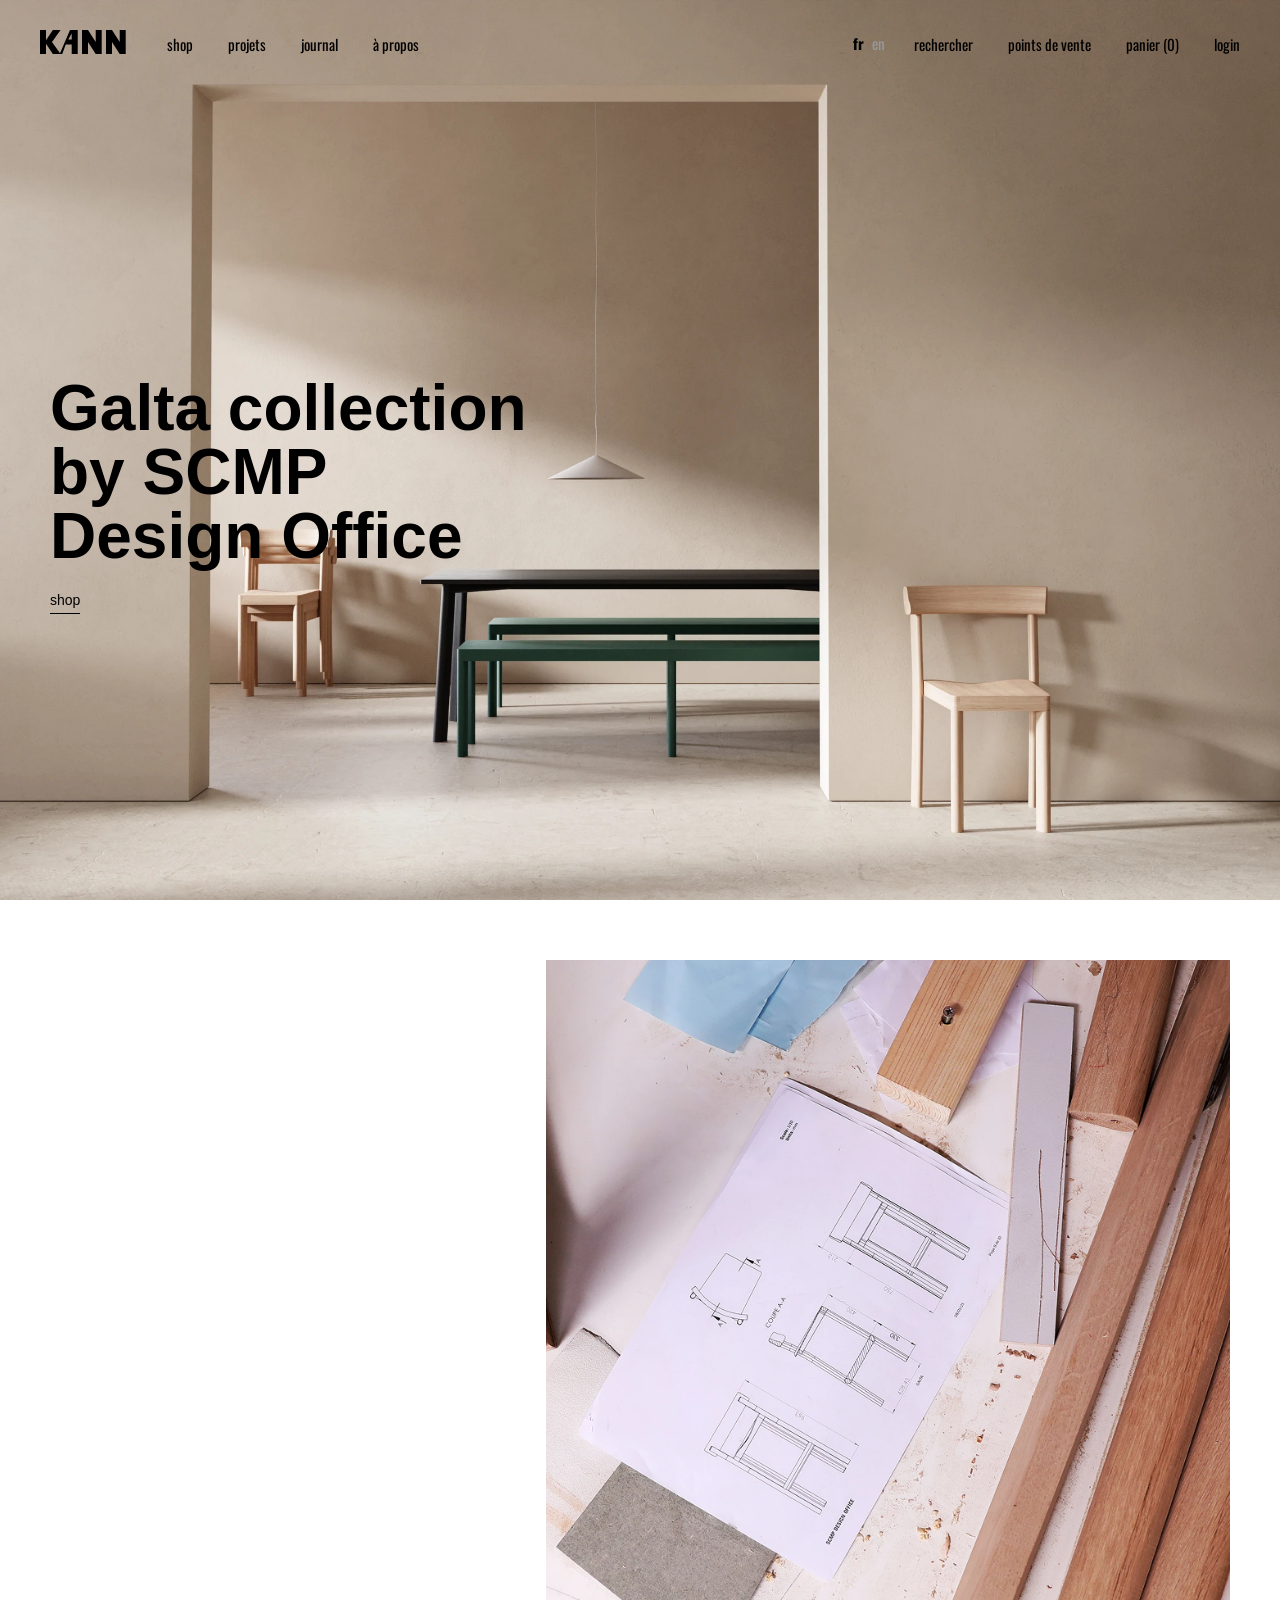
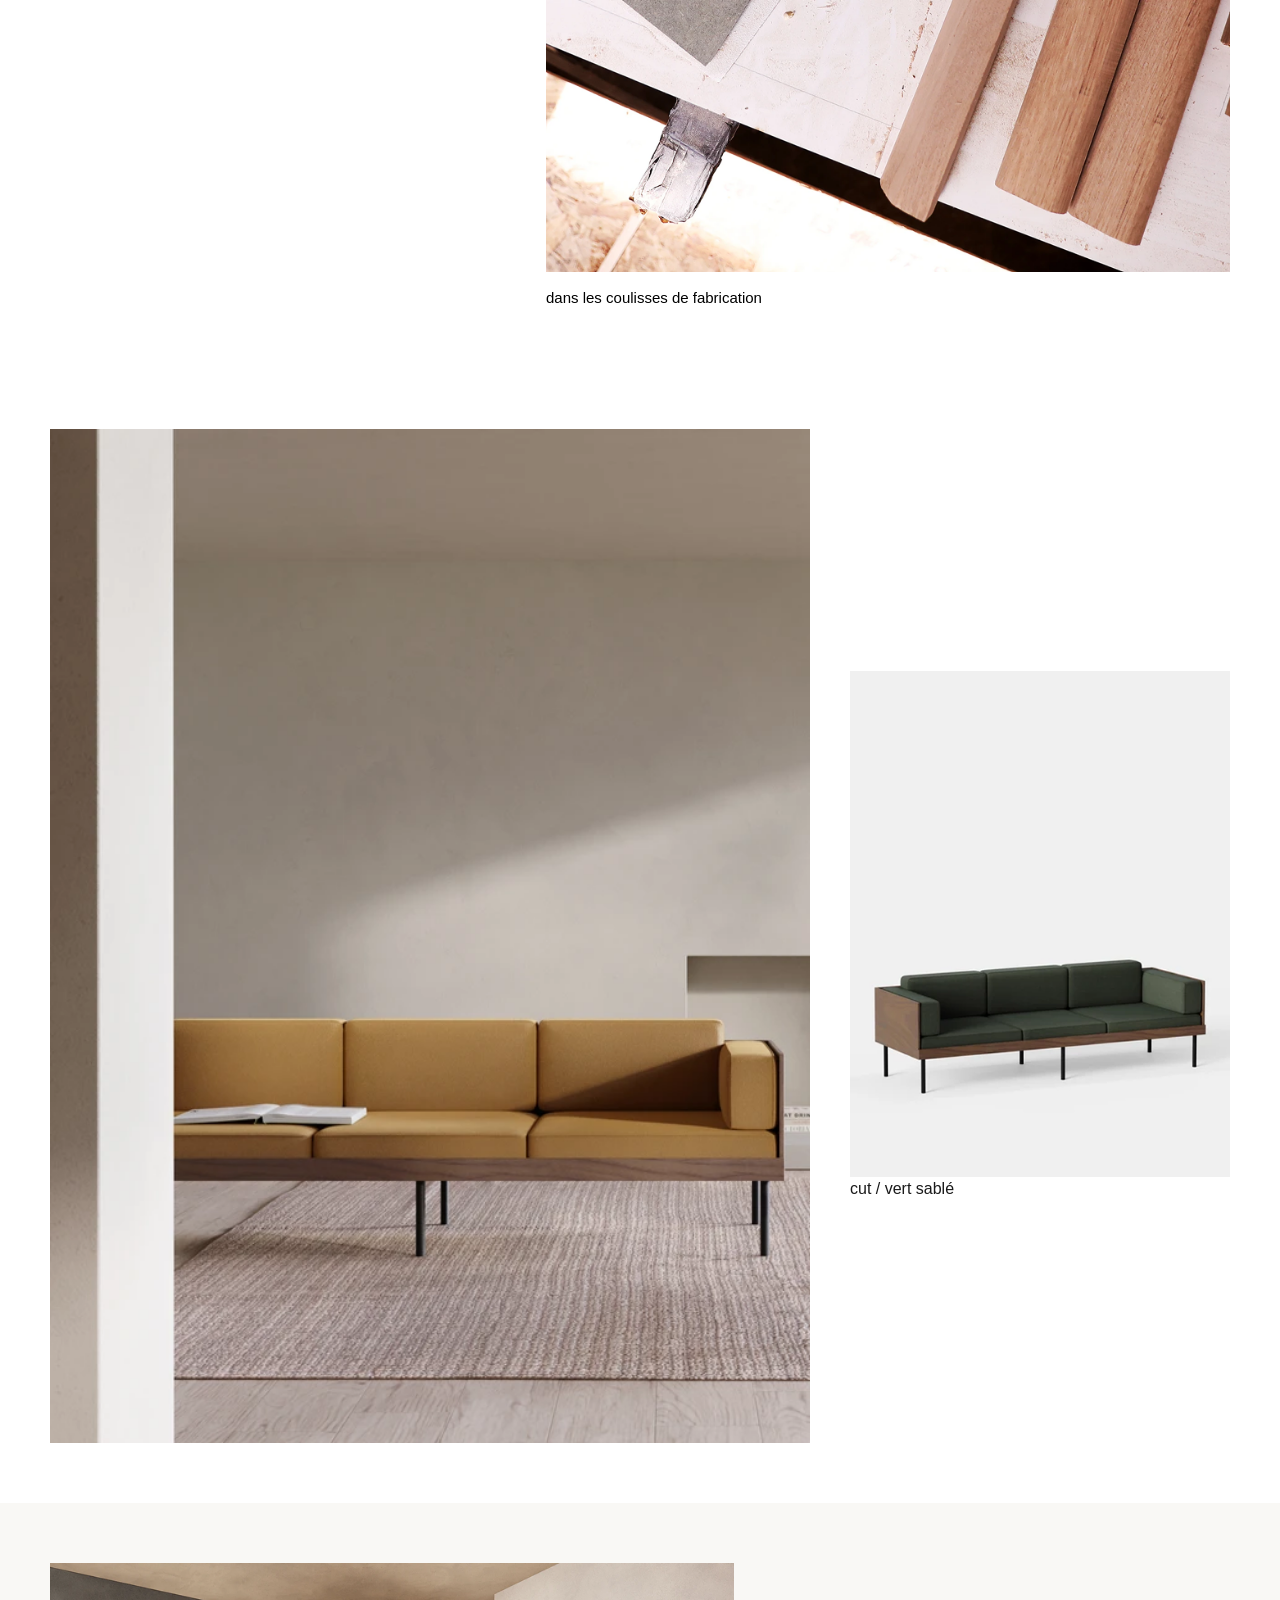
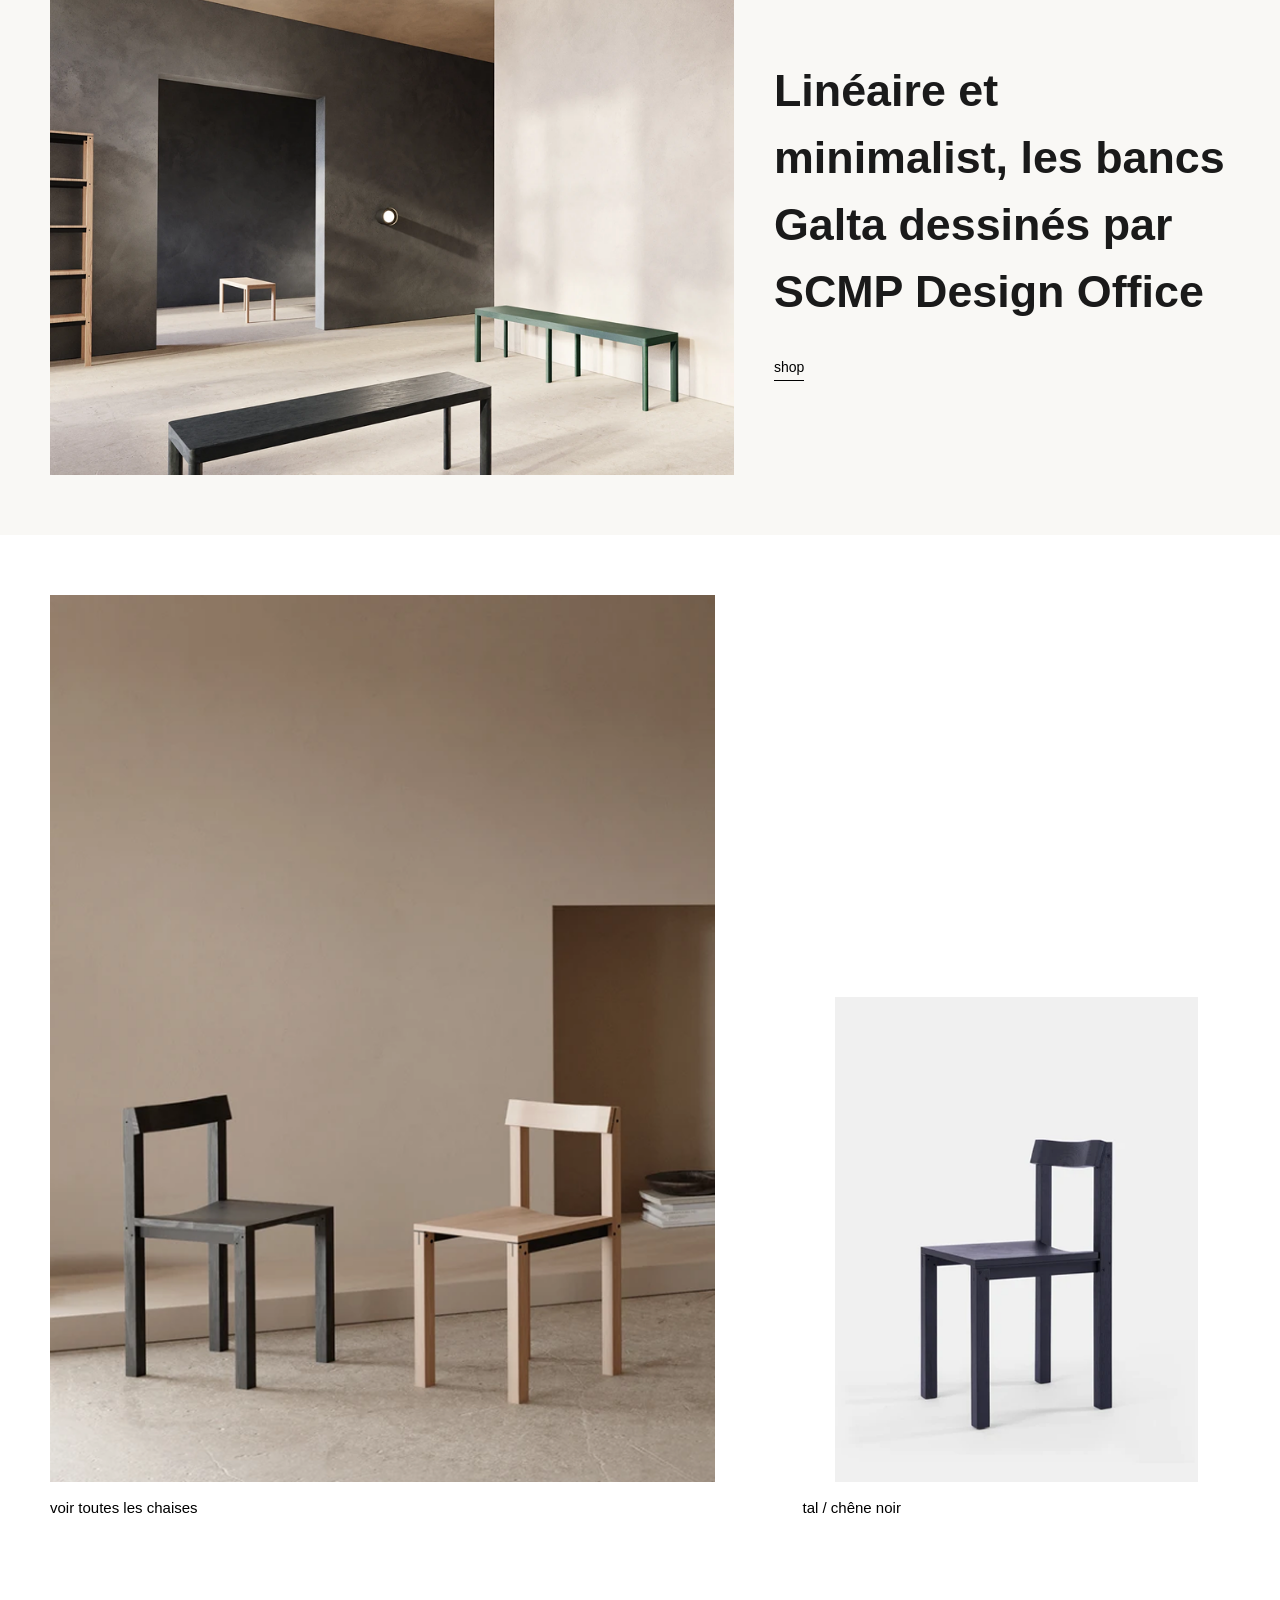
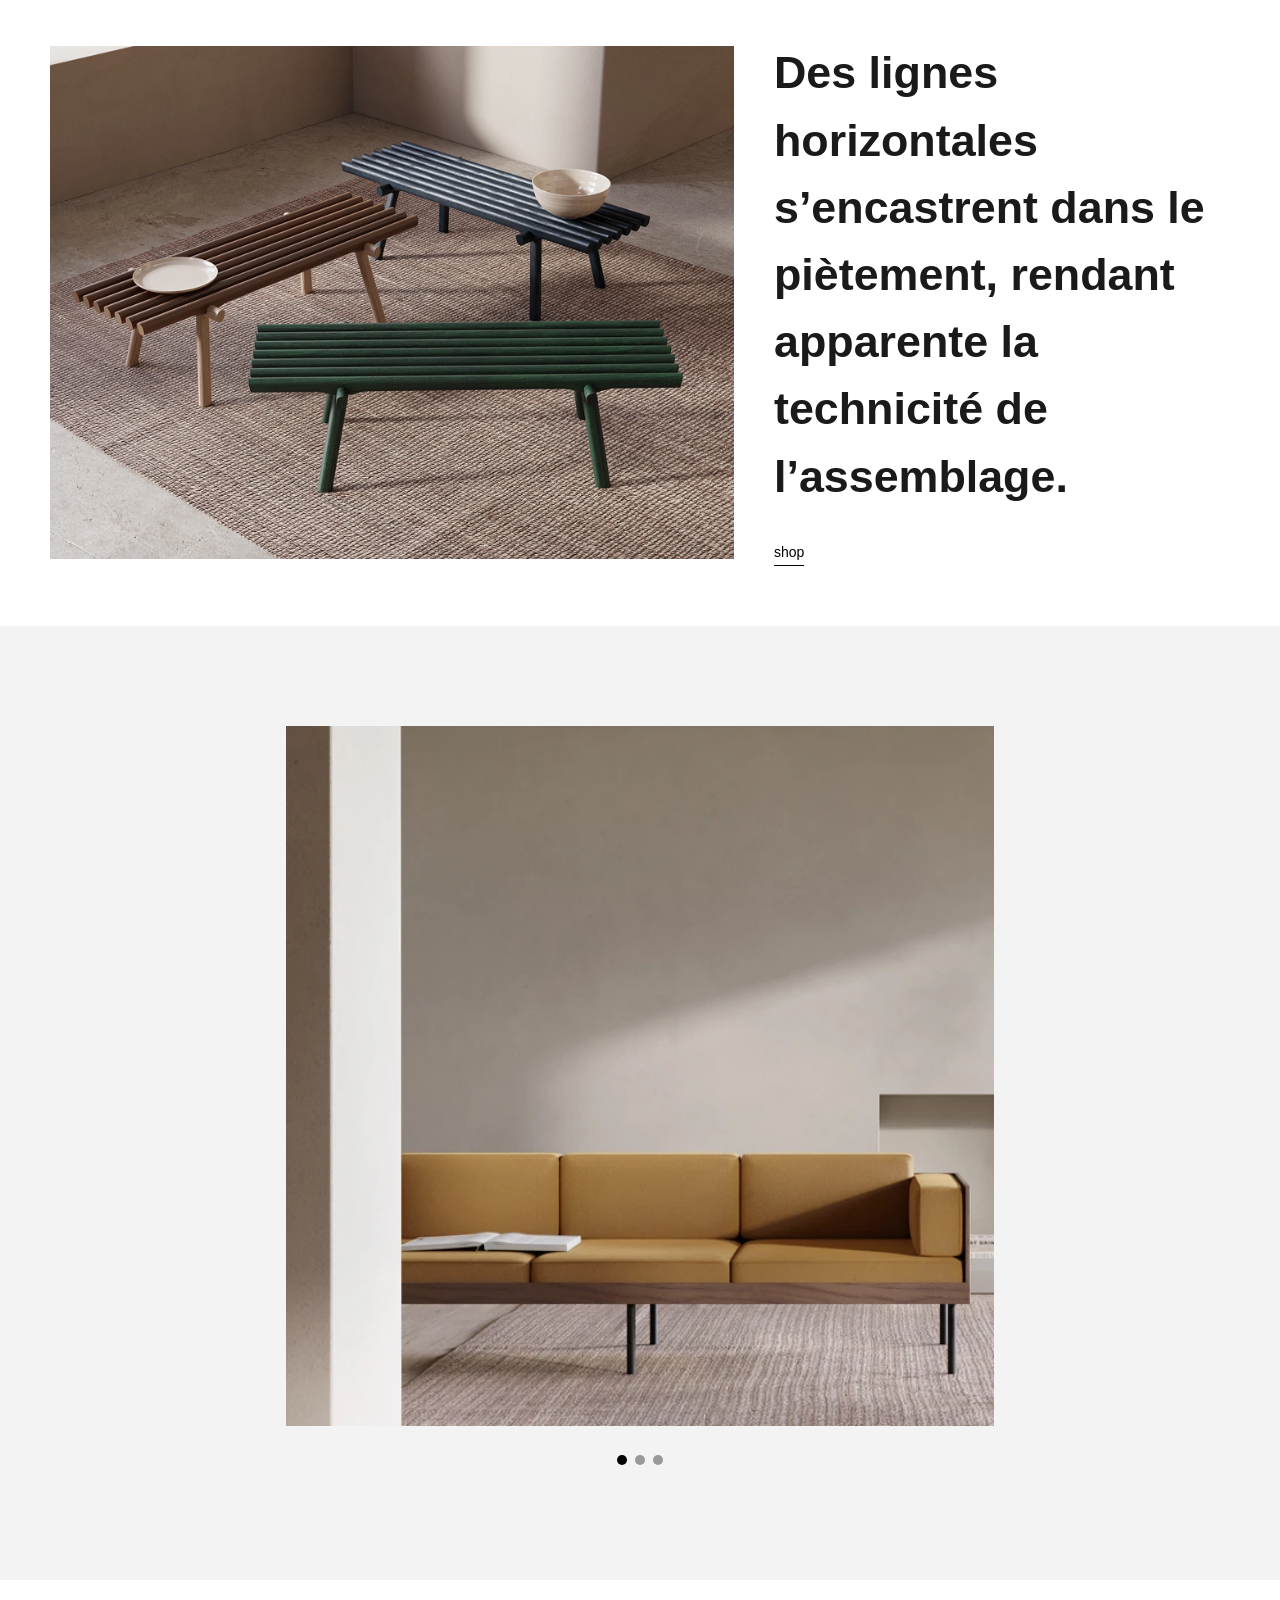
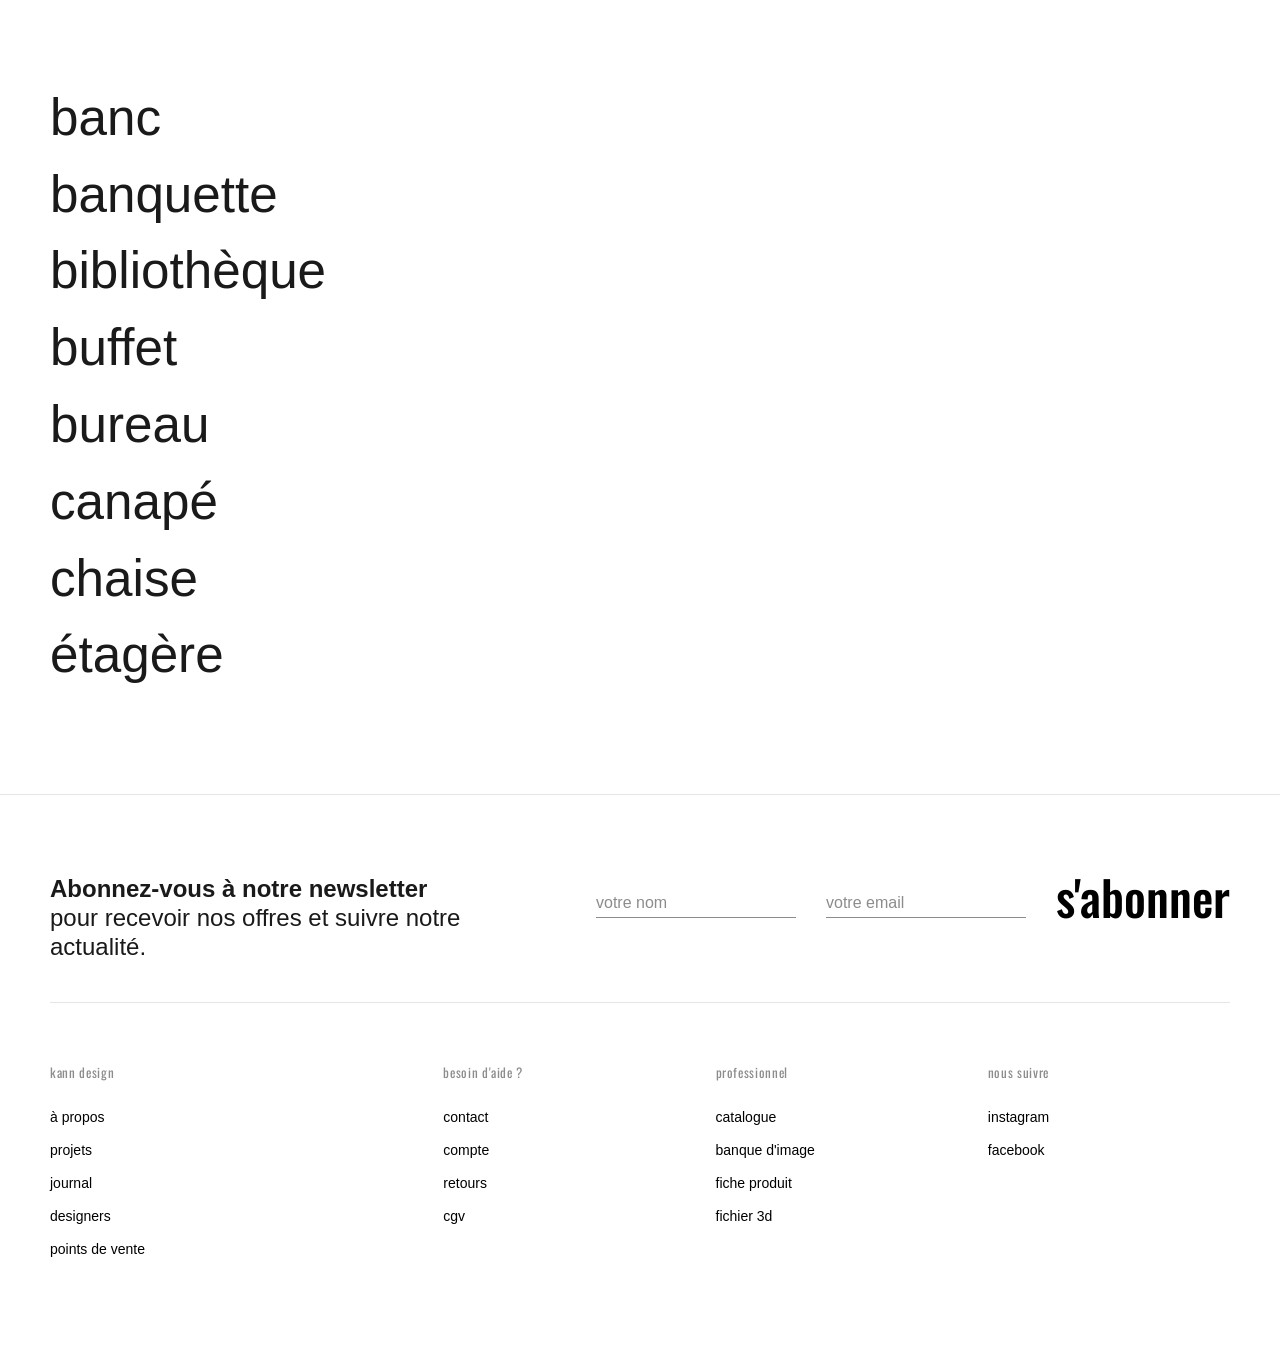
==== commit 80e434d1: "first commit" ====
--- a/index.html
+++ b/index.html
@@ -10,7 +10,11 @@
     <link rel="preconnect" href="https://fonts.gstatic.com" crossorigin>
     <link href="https://fonts.googleapis.com/css2?family=Oswald:wght@400;500&display=swap" rel="stylesheet">
     
-   <link rel="stylesheet" href="style.css?v=2">
+   <link
+  rel="stylesheet"
+  href="https://cdn.jsdelivr.net/npm/swiper@11/swiper-bundle.min.css"
+/>
+    <link rel="stylesheet" href="style.css?v=2">
 </head>
 <body>
 
@@ -41,6 +45,7 @@
             <a href="#">rechercher</a>
             <a href="#">points de vente</a>
             <a href="#">panier (0)</a>
+            <a href="login.html" class="auth-link">login</a>
         </nav>
     </div>
 <nav class="main-nav-mobile" style="display: none;">
@@ -114,6 +119,38 @@
             </div>
         </section>
 
+         <!-- Слайдери -->
+<section class="kann-slider-section">
+
+    
+    <div class="swiper kannSwiper">
+
+        
+        <div class="swiper-wrapper">
+
+            
+            <div class="swiper-slide">
+                <img src="img/04-sofa-yellow.png" alt="Sofa">
+            </div>
+
+            
+            <div class="swiper-slide">
+                <img src="img/07-chairs-duo.png" alt="Chairs">
+            </div>
+
+            
+            <div class="swiper-slide">
+                <img src="img/08-slatted-benches.png" alt="Benches">
+            </div>
+
+        </div>
+
+    
+        <div class="swiper-pagination"></div>
+
+    </div>
+
+</section>
         <section class="category-list">
             <nav>
                 <ul>
@@ -181,6 +218,7 @@
     </div>
   </div>
 </footer>
+<script src="https://cdn.jsdelivr.net/npm/swiper@11/swiper-bundle.min.js"></script>
 <script src="script.js"></script>
 </body>
 </html>
--- a/style.css
+++ b/style.css
@@ -356,4 +356,66 @@
     .footer-top { flex-direction: column; gap: 20px; }
     .kann-footer .subscribe-btn { margin-left: 0; font-size: 32px; }
     .first-col { padding-top: 0; }
+}
+/* SWIPER SLIDER */
+
+.kann-slider-section {
+    padding: 100px 50px;
+
+    background-color: #f3f3f3;
+}
+
+
+.kannSwiper {
+    width: 60%;
+}
+
+
+.swiper-slide {
+    overflow: hidden;
+}
+
+
+.swiper-slide img {
+    width: 100%;
+
+    height: 700px;
+
+    object-fit: cover;
+
+    display: block;
+}
+
+/* Pagination */
+.swiper-pagination {
+    margin-top: 30px;
+
+    position: relative !important;
+}
+
+/* Pagination dots */
+.swiper-pagination-bullet {
+    width: 10px;
+    height: 10px;
+
+    background-color: #999;
+
+    opacity: 1;
+}
+
+/* Active dot */
+.swiper-pagination-bullet-active {
+    background-color: #000;
+}
+
+/* Mobile */
+@media (max-width: 768px) {
+
+    .kann-slider-section {
+        padding: 60px 20px;
+    }
+
+    .swiper-slide img {
+        height: 400px;
+    }
 }
